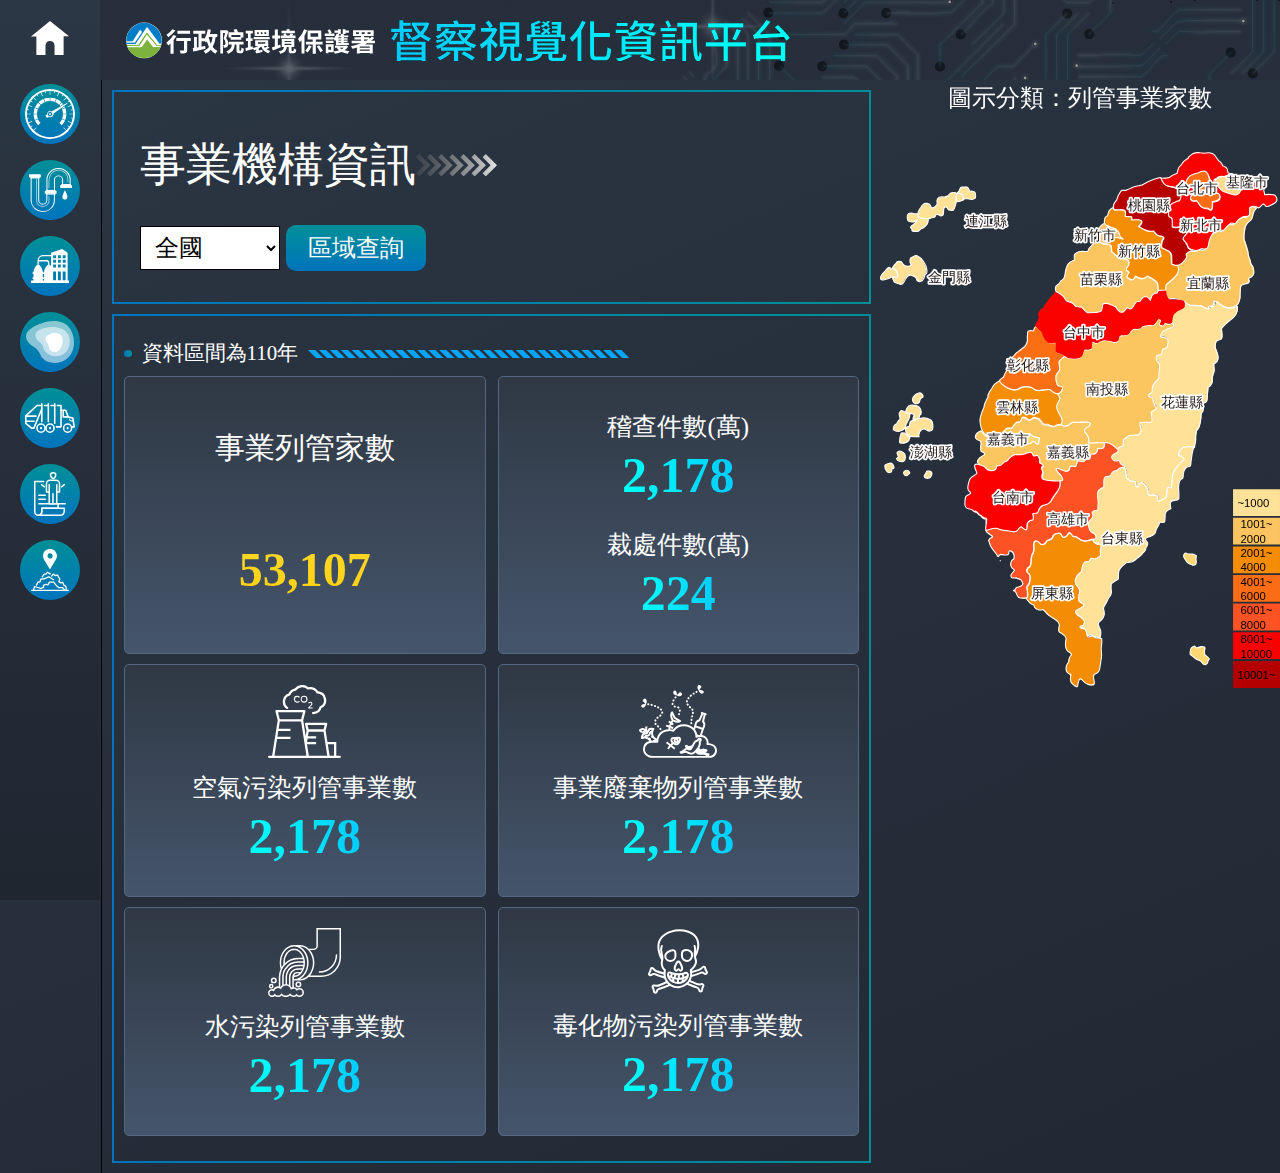
==== index.html @ 4252d116 "3" ====
<!DOCTYPE HTML PUBLIC" -//W3C//DTD HTML 4.01//EN""http://www.w3.org/TR/html4/strict.dtd">
<html lang="zh-Hant-TW">

<head>
    <meta charset="utf-8">
    <title>督察視覺化資訊平台</title>
    <meta name="viewport" content="width=device-width, initial-scale=1,
            maximum-scale=1">

    <meta property="og:locale" content="zh_TW" />
    <meta property="og:type" content="website" />

    <meta http-equiv="X-UA-Compatible" content="IE=edge chrome=1">
    <link rel="shortcut icon" href="img/favicon.png">
    <meta name="geo.region" content="tw">
    <meta name="robots" content="all">
    <meta name="rating" content="general">
    <link rel="stylesheet" href="css/bootstrap.css?v=3">
    <link rel="stylesheet" href="css/main-style.css?v=1">
    <link rel="stylesheet" href="css/mobile.css?v=1">
    <!-- Js -->
    <script src="js/jquery-3.6.0.min.js"></script>
    <script src="js/bootstrap.min.js"></script>
</head>
<noscript>您的瀏覽器不支援JavaScript，請更換支援 JavaScript 的瀏覽器。</noscript>

<body>
    <a href="#accesskey_C" class="sr-only sr-only-focusable" title="跳到主要內容區塊" tabindex="1" id="linkGotoContent">跳到主要內容區塊</a>
    <header>
        <h1> <a class="logo" href="/index.html" title="行政院環境保護署
                    督察視覺化資訊平台">行政院環境保護署
                    督察視覺化資訊平台
                </a></h1>
    </header>
    <nav class="submenu">
        <ul>

            <li>
                <a class="no_bg" href="#"><img src="img/home.svg" alt="首頁" width="38px"></a>
            </li>
            <li>
                <a href="#"><img src="img/a1.svg" alt="a1" width="50px"></a>
            </li>
            <li>
                <a href="#"><img src="img/a2.svg" alt="a2" width="43px"></a>
            </li>
            <li>
                <a href="#"><img src="img/a3.svg" alt="a3"></a>
            </li>
            <li>
                <a href="#"><img src="img/a4.svg" alt="a4"></a>
            </li>
            <li>
                <a href="#"><img src="img/a5.svg" alt="a4"></a>
            </li>
            <li>
                <a href="#"><img src="img/a6.svg" alt="a4"></a>
            </li>
            <li>
                <a href="#"><img src="img/a7.svg" alt="a4"></a>
            </li>
        </ul>

    </nav>

    <section class="main">

        <section class="information">
            <div class="information_border">
                <h2 class="cause">事業機構資訊</h2>
                <div class="information_select">
                    <select class="select" name="Query.MarkLevelId" id="Query_MarkLevelId">
                            <option value="0" selected="'selected'">全國</option>
                            <option value="3">AAA</option>
                            <option value="2">AA</option>
                            <option value="1">A</option>
                        </select>
                    <input type="submit" value="區域查詢" title="區域查詢" class="btn_bg">
                </div>

            </div>
            <!-- 中間內容 -->
            <div class="information_border infor2">
                <h3 class="cause2">資料區間為110年</h3>
                <br clear="all">
                <div class="area_b">
                    <div class="area">
                        <h4 class="cause3">事業列管家數</h4>
                        <h5 class="number">53,107</h5>
                    </div>
                    <div class="area">
                        <div class="area2">
                            <h6 class="cause3">稽查件數(萬)</h4>
                                <h6 class="number">2,178</h5>
                        </div>
                        <div class="area2">
                            <h6 class="cause3">裁處件數(萬)</h4>
                                <h6 class="number">224</h5>
                        </div>
                    </div>
                </div>
                <div class="area_b">
                    <div class="area">
                        <img src="img/icon1.svg" alt="">
                        <div class="area2">
                            <h6 class="cause3">空氣污染列管事業數</h4>
                                <h6 class="number">2,178</h5>
                        </div>
                    </div>
                    <div class="area">
                        <img src="img/position.svg" alt="">
                        <div class="area2">
                            <h6 class="cause3">事業廢棄物列管事業數</h4>
                                <h6 class="number">2,178</h5>
                        </div>

                    </div>
                </div>
                <div class="area_b">
                    <div class="area">
                        <img src="img/icon2.svg" alt="">
                        <div class="area2">
                            <h6 class="cause3">水污染列管事業數</h4>
                                <h6 class="number">2,178</h5>
                        </div>
                    </div>
                    <div class="area"> <img src="img/icon4.svg" alt="">
                        <div class="area2">
                            <h6 class="cause3">毒化物污染列管事業數</h4>
                                <h6 class="number">2,178</h5>
                        </div>

                    </div>
                </div>


            </div>
            <!-- 中間內容 -->


        </section>

        <div class="map">
            圖示分類：列管事業家數<br clear="all"><br clear="all">
            <img src="img/MAP0707.svg" alt="">
        </div>



</body>

</html>
---- css/main-style.css ----
@charset "utf-8";
    /* CSS Document */
    
    i {
        font-style: normal;
    }
    
    @import url("reset.css");
    body {
        width: 100vw;
        overflow-x: hidden;
        background: #1F2630 url(../img/main_bg.svg) 0 0 no-repeat;
        color: #fff;
        font-family: Verdana, 微軟正黑體;
        font-size: 1.5rem;
        background-size: cover;
    }
    
    * {
        box-sizing: border-box;
    }
    /* 上方選單 */
    
    .submenu {
        width: 100px;
        position: fixed;
        height: 100vh;
        background: url(../img/submenu.svg) 0 0 no-repeat;
        background-size: cover;
        text-align: center;
        display: flex;
        flex-direction: column;
        align-items: center;
        z-index: 100;
    }
    
    .submenu ul {
        width: 60px;
        clear: both;
        margin: 0;
        padding: 0;
        display: flex;
        flex-direction: column;
        justify-content: center;
    }
    
    .submenu li {
        padding: 8px 0;
        list-style-type: none;
    }
    
    .submenu li a.no_bg {
        background: none;
    }
    
    .submenu li a.no_bg:hover {
        background: none;
    }
    
    .submenu li a {
        padding: 0;
        color: #fff;
        background: url(../img/main_btn_bg.svg) 0 0 no-repeat;
        width: 60px;
        height: 60px;
        display: flex;
        align-items: center;
        justify-content: center;
    }
    
    .submenu li a:hover,
    .submenu li a:focus {
        background: url(../img/main_btn_bg2.svg) 0 0 no-repeat;
        transition: all 0.3s;
    }
    /**/
    
    .main {
        width: calc(100vw - 101px);
        float: right;
        display: flex;
        border-left: #000 1px solid;
    }
    
    header {
        min-height: 80px;
        width: 100vw;
        background: #000 url(../img/header_bg.svg) 0 0 no-repeat;
        background-size: cover;
        display: flex;
        align-items: center;
        padding: 0 26px;
        position: fixed;
        z-index: 99;
    }
    
    h1 {
        font-size: 0em;
        display: inline-block;
        margin-bottom: 0;
        margin-left: 100px;
    }
    
    h1 a.logo {
        display: inline-block;
        background: url(../img/logo.svg) 0 0 no-repeat;
        width: 664px;
        height: 41px;
        text-indent: -9999px;
        background-size: cover;
    }
    
    .information {
        padding: 10px;
        width: 66%;
        margin-top: 80px;
    }
    
    .information_border {
        width: 100%;
        min-height: 94px;
        border: 2px solid;
        border-image: linear-gradient(to right, #0074BD, #008F97) 1;
        display: flex;
        flex-wrap: wrap;
        justify-content: space-between;
        align-items: center;
        padding: 26px;
    }
    
    h2.cause {
        min-height: 94px;
        font-size: 2.875rem;
        display: inline-flex;
        align-items: center;
    }
    
    h2::after {
        content: "";
        display: block;
        background: url(../img/h2_icon.svg) 0 0 no-repeat;
        width: 143px;
        height: 22px;
    }
    
    .select {
        background-color: #fff;
        border: #000 1px solid;
        padding: 5px 10px;
        min-height: 44px;
        margin: 5px 0;
        min-width: 140px;
    }
    
    .btn_bg {
        min-height: 44px;
        color: #fff;
        padding: 5px 10px;
        margin-left: 15px;
        margin: 5px 0;
        min-width: 140px;
        background: linear-gradient(to bottom, rgb(0, 143, 151) 0%, rgb(0, 116, 189) 100%);
        border-radius: 10px;
        font-size: 1.5rem;
        border: none;
    }
    
    .information_border.infor2 {
        padding: 15px 10px;
        margin-top: 10px;
    }
    
    h3.cause2 {
        font-size: 1.313rem;
        display: inline-flex;
        align-items: center;
        width: 100%;
        display: flex;
        margin: 10px 0;
    }
    
    h3.cause2::before {
        content: "";
        display: block;
        background: url(../img/blue_disc.svg) 0 0 no-repeat;
        width: 7.5px;
        height: 7.5px;
        margin-right: 10px;
    }
    
    h3.cause2::after {
        content: "";
        display: block;
        background: url(../img/blue_line.svg) 0 0 no-repeat;
        width: 321px;
        height: 8px;
        margin-left: 10px;
    }
    
    .area_b {
        display: flex;
        flex-wrap: wrap;
        width: 100%;
        justify-content: space-between;
    }
    
    .area {
        padding: 20px 10px;
        width: calc(50% - 6px);
        border: #546882 1px solid;
        border-radius: 5px;
        display: flex;
        margin-bottom: 10px;
        flex-wrap: wrap;
        justify-content: center;
        background: linear-gradient(to bottom, #2F3844, #45556B);
    }
    
    h4.cause3 {
        font-size: 1.875rem;
        display: flex;
        align-items: center;
        justify-content: center;
        width: 100%;
    }
    
    .area2 {
        width: 45%;
        display: inline-flex;
        flex-wrap: wrap;
        flex-direction: column;
        align-items: center;
        justify-content: center;
        margin: 15px 0;
    }
    
    h5.number {
        font-weight: 900;
        display: flex;
        align-items: center;
        justify-content: center;
        font-size: 3.875rem;
        line-height: 3.875rem;
        background: linear-gradient(to top, #FFCC00, #FBDD3B);
        background-clip: text;
        -webkit-background-clip: text;
        color: transparent;
        margin-bottom: 0;
    }
    
    h6.cause3 {
        font-size: 1.563rem;
    }
    
    h6.number {
        display: flex;
        align-items: center;
        justify-content: center;
        font-size: 3.125rem;
        line-height: 3.125rem;
        background: linear-gradient(to left, #00CCFF, #00FFF7);
        background-clip: text;
        -webkit-background-clip: text;
        color: transparent;
        margin-bottom: 0;
        font-weight: bold;
    }
    
    .map {
        width: 34%;
        display: flex;
        align-items: center;
        flex-direction: column;
        margin-top: 80px;
        min-width: 400px;
    }
    
    .map img {
        width: 64%;
    }
    /*第二頁*/
    
    .google_map {
        width: calc(100vw - 100px);
        margin-left: 100px;
        position: relative;
        height: 100vh;
    }
    
    .lightbox {
        background-color: rgba(31, 38, 48, 0.7);
        width: 416px;
        position: absolute;
        z-index: 2;
        padding: 15px 20px;
        left: 5px;
        bottom: 0
    }
    
    .cause.Regulatory {
        font-size: 1.438rem;
        margin: 5px 0;
        min-height: unset;
        background: linear-gradient(to left, #00CCFF, #00FFF7);
        background-clip: text;
        -webkit-background-clip: text;
        color: transparent;
        font-weight: bold;
    }
    
    .close_btn {
        position: absolute;
        right: 0;
        top: 0;
        z-index: 9;
    }
    
    .lightbox_border {
        background-color: rgba(31, 38, 48, 0.7);
        padding: 10px;
        position: relative;
        overflow: hidden;
    }
    
    .company_title {
        font-size: 0.95rem;
        color: #00CDD7;
        font-weight: bold;
        margin: 10px 0;
    }
    
    .company {
        font-size: 0.938rem;
        padding: 0;
        margin-bottom: 0;
    }
    
    .company li {
        margin-bottom: 5px;
        display: inline-flex;
        width: 100%;
    }
    
    .company li .title {
        width: 160px;
        display: block;
    }
    
    .company li .content {
        width: 204px;
    }
    
    .btn_bg.detail {
        float: right;
    }
    /*最右側文字資料*/
    
    .infor200 {
        background-color: rgba(31, 38, 48, 0.7);
        width: 400px;
        height: calc(100vh - 80px);
        position: absolute;
        z-index: 2;
        padding: 27px 20px;
        right: 0;
        top: 80px
    }
    
    .infor_txt {
        font-size: 0.938rem;
        padding: 0;
        margin-bottom: 10px;
    }
    
    .infor_txt li {
        margin-bottom: 5px;
        display: inline-flex;
        width: 100%;
        height: 31px;
        margin-bottom: 3px;
    }
    
    .infor_txt li .title {
        width: 109px;
        display: flex;
        align-items: center;
        justify-content: center;
        background-color: #007387;
    }
    
    .infor_txt li .content {
        width: calc(100% - 109px);
        background-color: #fff;
        color: #000;
        display: flex;
        align-items: center;
        padding-left: 10px;
    }
    
    .btn_bg.gray {
        background: linear-gradient(to bottom, rgb(112, 112, 112) 0%, rgb(145, 145, 145) 100%);
    }
    
    .illustrate {
        font-size: 1.5rem;
    }
    
    .illustrate2 {
        margin: 0;
        padding: 0;
    }
    
    .illustrate3 {
        margin: 0;
        padding: 0;
        font-size: 0.9rem;
    }
    
    .illustrate2 li {
        display: inline-flex;
        align-items: center;
        margin: 15px 2px;
        font-size: 0.9rem;
    }
    
    .colorblock {
        width: 30px;
        height: 30px;
        display: inline-block;
        margin-right: 5px;
    }
    
    .colorblock2 {
        width: 14px;
        height: 14px;
        display: inline-block;
        margin-right: 5px;
    }
    
    .red {
        background-color: #FF0000;
    }
    
    .orange {
        background-color: #FF7700;
    }
    
    .yellow {
        background-color: #FBB03B;
    }
    
    .yellow2 {
        background-color: #FFFF96;
    }
    
    .page {
        text-align: center;
        padding: 0;
        font-size: 0.9rem;
    }
    
    .page li {
        display: inline-flex;
        margin: 15px 3px;
        align-items: center;
    }
---- css/mobile.css ----
@media screen and (max-width: 1438px) {
        .area2 {
            width: 100%;
        }
        .map img {
            width: 100%;
        }
        .map {
            position: fixed;
            right: 0;
        }
        .map {
            width: 400px;
        }
        .information {
            width: calc(100vw - 101px - 400px);
        }
    }
    
    @media screen and (max-width: 1283px) {
        h5.number {
            font-size: 3rem;
        }
    }
    
    @media screen and (max-width: 1127px) {
        h2.cause {
            font-size: 3rem;
        }
        h2::after,
        h3.cause2::before,
        h3.cause2::after {
            display: none;
        }
        .area {
            width: 100%;
        }
    }
    
    @media screen and (max-width: 803px) {
        h1 a.logo {
            width: 600px;
            background-size: contain;
        }
    }
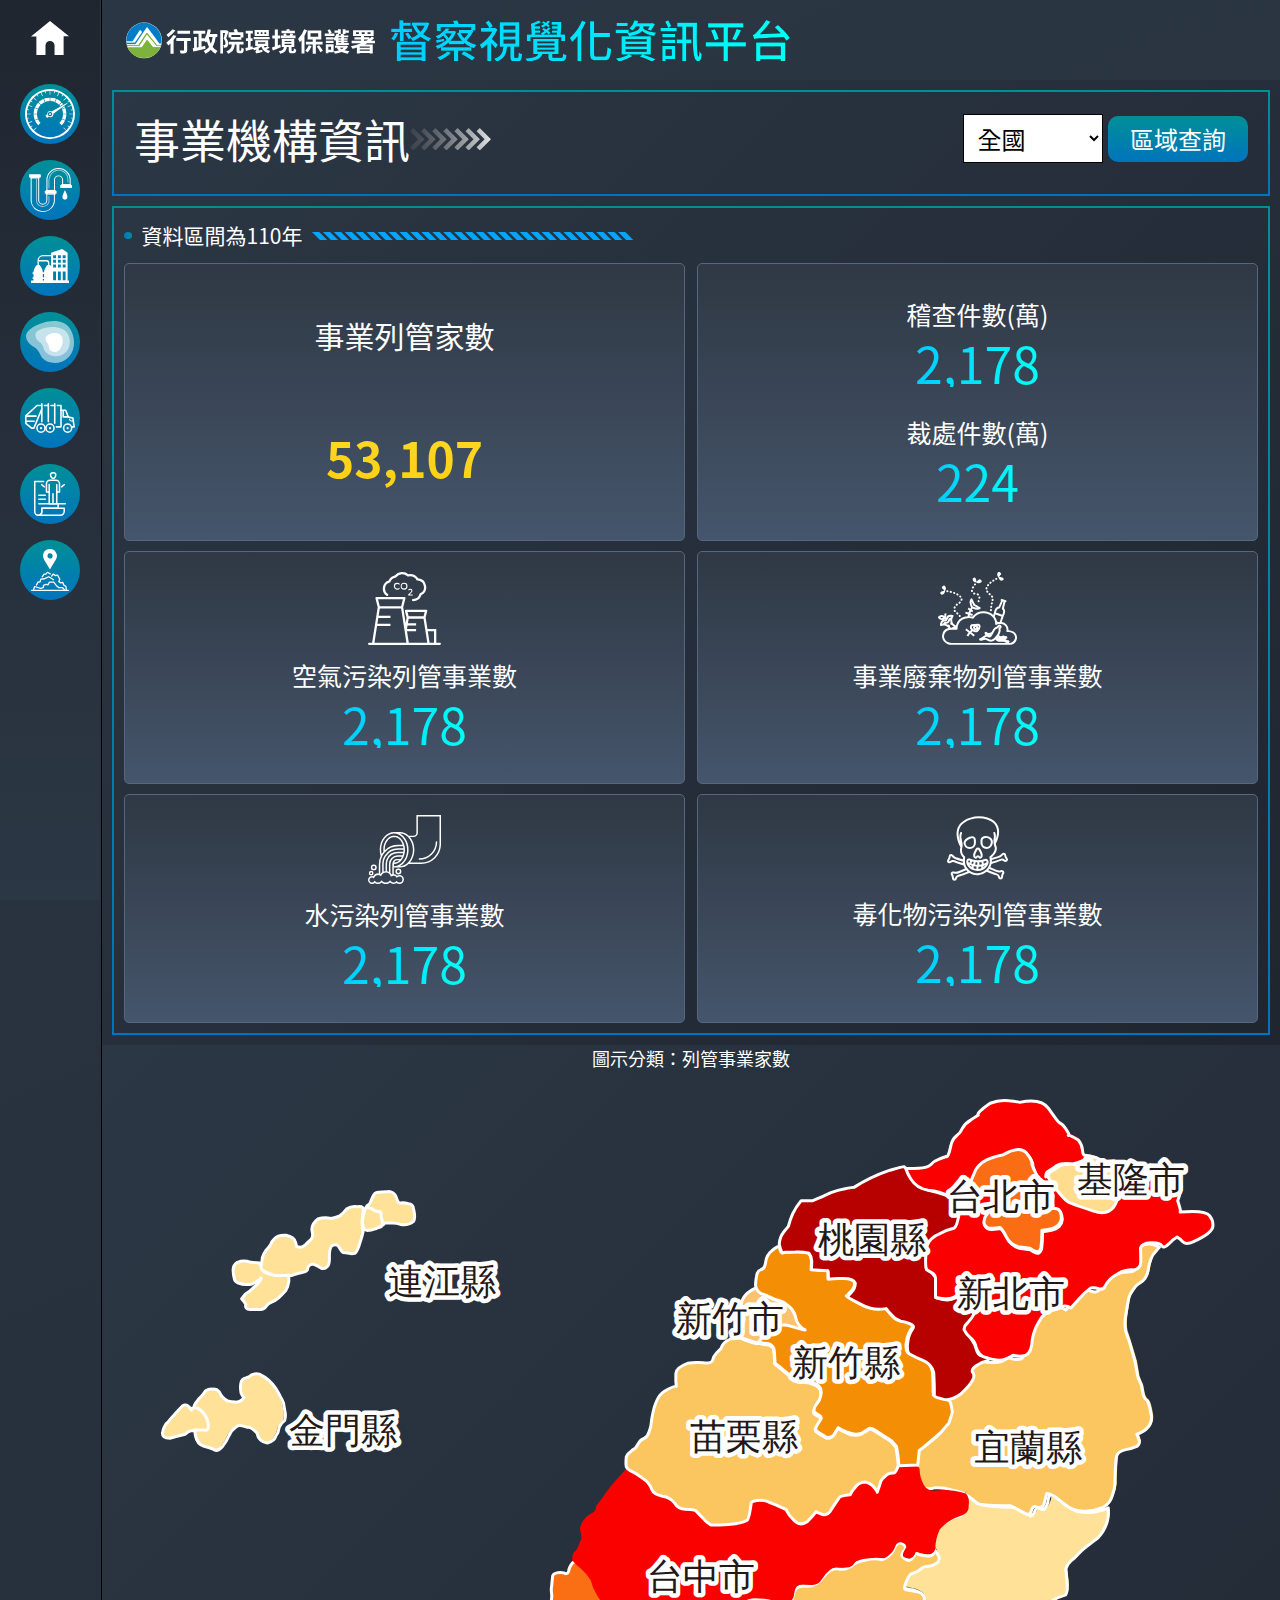
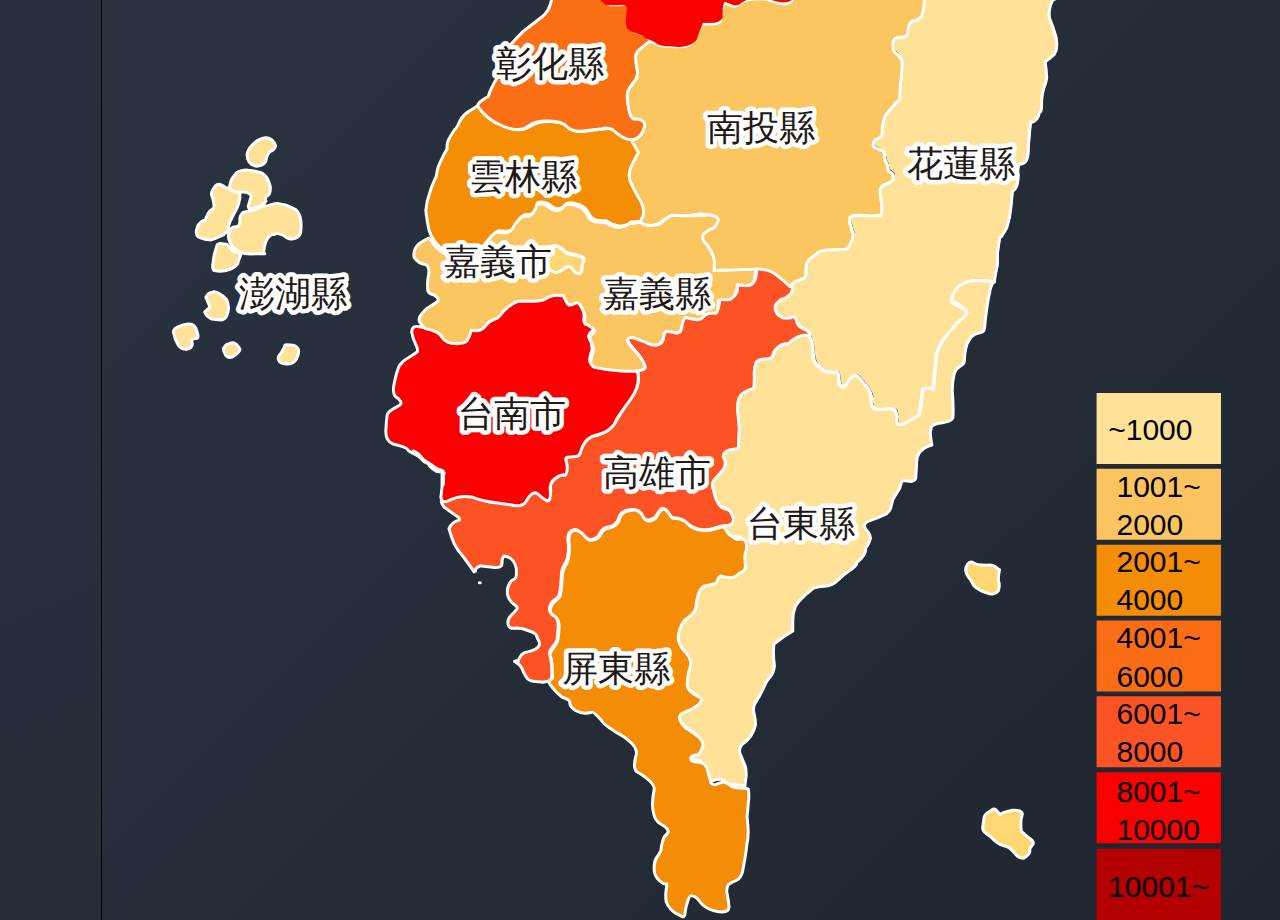
==== commit 197e10da: "版面大修改" ====
--- a/index.html
+++ b/index.html
@@ -27,7 +27,7 @@
 <body>
     <a href="#accesskey_C" class="sr-only sr-only-focusable" title="跳到主要內容區塊" tabindex="1" id="linkGotoContent">跳到主要內容區塊</a>
     <header>
-        <h1> <a class="logo" href="/index.html" title="行政院環境保護署
+        <h1> <a class="logo" href="#" title="行政院環境保護署
                     督察視覺化資訊平台">行政院環境保護署
                     督察視覺化資訊平台
                 </a></h1>
@@ -102,14 +102,14 @@
                 <div class="area_b">
                     <div class="area">
                         <img src="img/icon1.svg" alt="">
-                        <div class="area2">
+                        <div class="area2 area3">
                             <h6 class="cause3">空氣污染列管事業數</h4>
                                 <h6 class="number">2,178</h5>
                         </div>
                     </div>
                     <div class="area">
                         <img src="img/position.svg" alt="">
-                        <div class="area2">
+                        <div class="area2 area3">
                             <h6 class="cause3">事業廢棄物列管事業數</h4>
                                 <h6 class="number">2,178</h5>
                         </div>
@@ -119,13 +119,13 @@
                 <div class="area_b">
                     <div class="area">
                         <img src="img/icon2.svg" alt="">
-                        <div class="area2">
+                        <div class="area2 area3">
                             <h6 class="cause3">水污染列管事業數</h4>
                                 <h6 class="number">2,178</h5>
                         </div>
                     </div>
                     <div class="area"> <img src="img/icon4.svg" alt="">
-                        <div class="area2">
+                        <div class="area2 area3">
                             <h6 class="cause3">毒化物污染列管事業數</h4>
                                 <h6 class="number">2,178</h5>
                         </div>
--- a/css/main-style.css
+++ b/css/main-style.css
@@ -5,13 +5,14 @@
         font-style: normal;
     }
     
+    @import url("http://fonts.googleapis.com/earlyaccess/notosanstc.css");
     @import url("reset.css");
     body {
         width: 100vw;
         overflow-x: hidden;
         background: #1F2630 url(../img/main_bg.svg) 0 0 no-repeat;
         color: #fff;
-        font-family: Verdana, 微軟正黑體;
+        font-family: Verdana, Noto Sans CJK TC;
         font-size: 1.5rem;
         background-size: cover;
     }
@@ -25,13 +26,14 @@
         width: 100px;
         position: fixed;
         height: 100vh;
-        background: url(../img/submenu.svg) 0 0 no-repeat;
-        background-size: cover;
+        background: linear-gradient(to bottom, #1f2630 0%, #2c3745 100%);
+        /* W3C, IE10+, FF16+, Chrome26+, Opera12+, Safari7+ */
         text-align: center;
         display: flex;
         flex-direction: column;
         align-items: center;
         z-index: 100;
+        top: 0
     }
     
     .submenu ul {
@@ -79,19 +81,21 @@
         width: calc(100vw - 101px);
         float: right;
         display: flex;
+        flex-wrap: wrap;
         border-left: #000 1px solid;
     }
     
     header {
-        min-height: 80px;
+        height: 80px;
         width: 100vw;
-        background: #000 url(../img/header_bg.svg) 0 0 no-repeat;
-        background-size: cover;
-        display: flex;
-        align-items: center;
+        background: url(../img/header_bg.jpg) right no-repeat;
         padding: 0 26px;
         position: fixed;
         z-index: 99;
+        display: flex;
+        align-items: center;
+        background-size: cover;
+        top: 0
     }
     
     h1 {
@@ -114,18 +118,24 @@
         padding: 10px;
         width: 66%;
         margin-top: 80px;
+        min-height: calc(100vh - 80px);
+        background: linear-gradient(-45deg, #1f2630 0%, #2c3745 100%);
     }
     
     .information_border {
         width: 100%;
         min-height: 94px;
         border: 2px solid;
-        border-image: linear-gradient(to right, #0074BD, #008F97) 1;
+        border-image: linear-gradient(0deg, #0074BD, #008F97) 1;
         display: flex;
         flex-wrap: wrap;
         justify-content: space-between;
         align-items: center;
-        padding: 26px;
+        padding: 0 20px;
+    }
+    
+    .information_select {
+        margin-left: auto;
     }
     
     h2.cause {
@@ -166,7 +176,7 @@
     }
     
     .information_border.infor2 {
-        padding: 15px 10px;
+        padding: 10px 10px 0 10px;
         margin-top: 10px;
     }
     
@@ -176,7 +186,7 @@
         align-items: center;
         width: 100%;
         display: flex;
-        margin: 10px 0;
+        margin: 5px 0 15px 0;
     }
     
     h3.cause2::before {
@@ -234,6 +244,10 @@
         margin: 15px 0;
     }
     
+    .area3 {
+        width: 55%;
+    }
+    
     h5.number {
         font-weight: 900;
         display: flex;
@@ -258,12 +272,11 @@
         justify-content: center;
         font-size: 3.125rem;
         line-height: 3.125rem;
-        background: linear-gradient(to left, #00CCFF, #00FFF7);
+        background: linear-gradient(to right, #00CCFF, #00FFF7);
         background-clip: text;
         -webkit-background-clip: text;
         color: transparent;
         margin-bottom: 0;
-        font-weight: bold;
     }
     
     .map {
@@ -273,6 +286,9 @@
         flex-direction: column;
         margin-top: 80px;
         min-width: 400px;
+        justify-content: center;
+        background: linear-gradient(-45deg, #1f2630 0%, #2c3745 100%);
+        font-size: 1.125rem;
     }
     
     .map img {
@@ -284,15 +300,16 @@
         width: calc(100vw - 100px);
         margin-left: 100px;
         position: relative;
-        height: 100vh;
+        height: calc(100vh - 80px);
+        margin-top: 80px;
     }
     
     .lightbox {
-        background-color: rgba(31, 38, 48, 0.7);
+        background: linear-gradient(-45deg, rgba(31, 38, 48, 0.7) 0%, rgba(44, 55, 69, 0.7) 100%);
         width: 416px;
         position: absolute;
         z-index: 2;
-        padding: 15px 20px;
+        padding: 5px 10px 15px;
         left: 5px;
         bottom: 0
     }
@@ -301,7 +318,7 @@
         font-size: 1.438rem;
         margin: 5px 0;
         min-height: unset;
-        background: linear-gradient(to left, #00CCFF, #00FFF7);
+        background: linear-gradient(to right, #00CCFF, #00FFF7);
         background-clip: text;
         -webkit-background-clip: text;
         color: transparent;
@@ -316,8 +333,8 @@
     }
     
     .lightbox_border {
-        background-color: rgba(31, 38, 48, 0.7);
-        padding: 10px;
+        background: linear-gradient(-45deg, rgba(31, 38, 48, 0.7) 0%, rgba(44, 55, 69, 0.7) 100%);
+        padding: 5px 10px;
         position: relative;
         overflow: hidden;
     }
@@ -325,18 +342,18 @@
     .company_title {
         font-size: 0.95rem;
         color: #00CDD7;
-        font-weight: bold;
-        margin: 10px 0;
+        margin-bottom: 5px;
+        font-size: 1.25rem;
     }
     
     .company {
-        font-size: 0.938rem;
+        font-size: 0.9rem;
         padding: 0;
         margin-bottom: 0;
     }
     
     .company li {
-        margin-bottom: 5px;
+        margin-bottom: 2px;
         display: inline-flex;
         width: 100%;
     }
@@ -352,18 +369,26 @@
     
     .btn_bg.detail {
         float: right;
+        font-size: 1.125rem;
+        min-width: 81px;
+        min-height: 28px;
+        border-radius: 5px;
+        padding: 0
     }
     /*最右側文字資料*/
     
     .infor200 {
-        background-color: rgba(31, 38, 48, 0.7);
+        background: linear-gradient(-45deg, rgba(31, 38, 48, 0.7) 0%, rgba(44, 55, 69, 0.7) 100%);
         width: 400px;
         height: calc(100vh - 80px);
         position: absolute;
         z-index: 2;
-        padding: 27px 20px;
+        padding: 27px 10px 0;
         right: 0;
-        top: 80px
+        top: 0px;
+        display: flex;
+        flex-direction: column;
+        overflow-y: auto
     }
     
     .infor_txt {
@@ -398,7 +423,8 @@
     }
     
     .btn_bg.gray {
-        background: linear-gradient(to bottom, rgb(112, 112, 112) 0%, rgb(145, 145, 145) 100%);
+        margin-right: 20px;
+        background: linear-gradient(to top, rgb(112, 112, 112) 0%, rgb(145, 145, 145) 100%);
     }
     
     .illustrate {
@@ -413,7 +439,11 @@
     .illustrate3 {
         margin: 0;
         padding: 0;
-        font-size: 0.9rem;
+        font-size: 1rem;
+    }
+    
+    .illustrate3 li {
+        list-style-type: none;
     }
     
     .illustrate2 li {
@@ -421,6 +451,7 @@
         align-items: center;
         margin: 15px 2px;
         font-size: 0.9rem;
+        list-style-type: none;
     }
     
     .colorblock {
@@ -453,14 +484,26 @@
         background-color: #FFFF96;
     }
     
+    .lightbox_border1 {
+        background: linear-gradient(-45deg, rgba(31, 38, 48, 0.7) 0%, rgba(44, 55, 69, 0.7) 100%);
+        padding: 5px 10px;
+        position: relative;
+        display: flex;
+        flex-grow: 1;
+        flex-direction: column;
+    }
+    
     .page {
-        text-align: center;
         padding: 0;
         font-size: 0.9rem;
+        display: flex;
+        justify-content: center;
+        margin-top: auto;
+        /* 利用flex特性，margin-top設auto後會自動計算上面有多少空間而將元素往下推移 */
     }
     
     .page li {
         display: inline-flex;
-        margin: 15px 3px;
+        margin: 0 3px;
         align-items: center;
     }--- a/css/mobile.css
+++ b/css/mobile.css
@@ -3,17 +3,17 @@
             width: 100%;
         }
         .map img {
-            width: 100%;
+            width: 90%;
+        }
+        .information {
+            width: calc(100vw - 101px);
+        }
+        .information_select {
+            margin-bottom: 10px;
         }
         .map {
-            position: fixed;
-            right: 0;
-        }
-        .map {
-            width: 400px;
-        }
-        .information {
-            width: calc(100vw - 101px - 400px);
+            width: calc(100vw - 101px);
+            margin-top: 0;
         }
     }
     
@@ -26,14 +26,16 @@
     @media screen and (max-width: 1127px) {
         h2.cause {
             font-size: 3rem;
+            line-height: 3rem;
         }
-        h2::after,
-        h3.cause2::before,
-        h3.cause2::after {
-            display: none;
+    }
+    
+    @media screen and (max-width: 940px) {
+        .lightbox {
+            width: calc(50% - 10px);
         }
-        .area {
-            width: 100%;
+        .infor200 {
+            width: 50%;
         }
     }
     
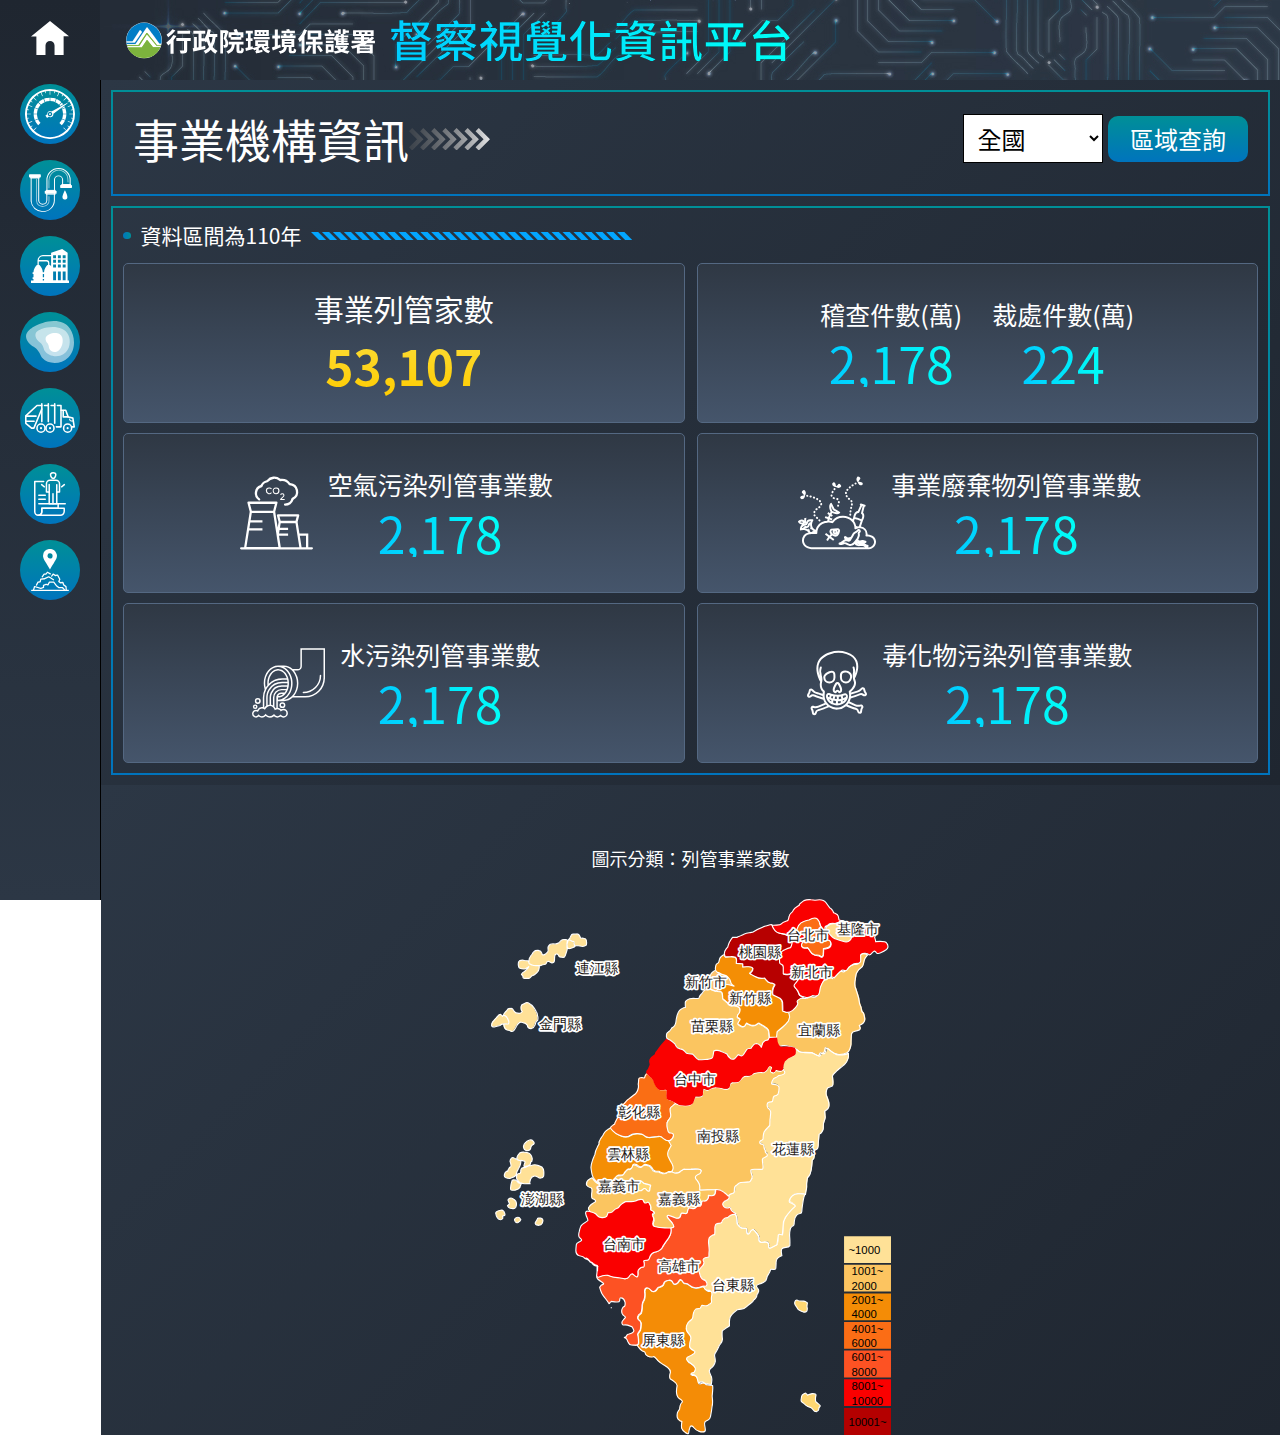
==== commit 5f71b8ec: "36" ====
--- a/index.html
+++ b/index.html
@@ -25,6 +25,7 @@
 <noscript>您的瀏覽器不支援JavaScript，請更換支援 JavaScript 的瀏覽器。</noscript>
 
 <body>
+
     <a href="#accesskey_C" class="sr-only sr-only-focusable" title="跳到主要內容區塊" tabindex="1" id="linkGotoContent">跳到主要內容區塊</a>
     <header>
         <h1> <a class="logo" href="#" title="行政院環境保護署
@@ -142,7 +143,7 @@
 
         <div class="map">
             圖示分類：列管事業家數<br clear="all"><br clear="all">
-            <img src="img/MAP0707.svg" alt="">
+            <img src="img/map.svg" alt="">
         </div>
 
 
--- a/css/main-style.css
+++ b/css/main-style.css
@@ -8,9 +8,6 @@
     @import url("http://fonts.googleapis.com/earlyaccess/notosanstc.css");
     @import url("reset.css");
     body {
-        width: 100vw;
-        overflow-x: hidden;
-        background: #1F2630 url(../img/main_bg.svg) 0 0 no-repeat;
         color: #fff;
         font-family: Verdana, Noto Sans CJK TC;
         font-size: 1.5rem;
@@ -19,6 +16,10 @@
     
     * {
         box-sizing: border-box;
+    }
+    
+    .fix_content {
+        display: flex;
     }
     /* 上方選單 */
     
@@ -33,7 +34,8 @@
         flex-direction: column;
         align-items: center;
         z-index: 100;
-        top: 0
+        top: 0;
+        overflow-y: auto;
     }
     
     .submenu ul {
@@ -51,12 +53,9 @@
         list-style-type: none;
     }
     
-    .submenu li a.no_bg {
-        background: none;
-    }
-    
+    .submenu li a.no_bg,
     .submenu li a.no_bg:hover {
-        background: none;
+        background: none !important;
     }
     
     .submenu li a {
@@ -78,11 +77,16 @@
     /**/
     
     .main {
-        width: calc(100vw - 101px);
+        width: calc(100vw - 100px);
         float: right;
         display: flex;
         flex-wrap: wrap;
         border-left: #000 1px solid;
+        position: absolute;
+        top: 80px;
+        right: 0;
+        top: 0;
+        bottom: 0;
     }
     
     header {
@@ -118,7 +122,7 @@
         padding: 10px;
         width: 66%;
         margin-top: 80px;
-        min-height: calc(100vh - 80px);
+        flex-grow: 1;
         background: linear-gradient(-45deg, #1f2630 0%, #2c3745 100%);
     }
     
@@ -220,39 +224,30 @@
         border: #546882 1px solid;
         border-radius: 5px;
         display: flex;
+        flex-wrap: wrap;
+        align-content: center;
+        justify-content: center;
         margin-bottom: 10px;
-        flex-wrap: wrap;
-        justify-content: center;
         background: linear-gradient(to bottom, #2F3844, #45556B);
     }
     
     h4.cause3 {
         font-size: 1.875rem;
-        display: flex;
-        align-items: center;
-        justify-content: center;
+        text-align: center;
         width: 100%;
     }
     
     .area2 {
-        width: 45%;
         display: inline-flex;
         flex-wrap: wrap;
         flex-direction: column;
         align-items: center;
         justify-content: center;
-        margin: 15px 0;
-    }
-    
-    .area3 {
-        width: 55%;
+        margin: 15px;
     }
     
     h5.number {
         font-weight: 900;
-        display: flex;
-        align-items: center;
-        justify-content: center;
         font-size: 3.875rem;
         line-height: 3.875rem;
         background: linear-gradient(to top, #FFCC00, #FBDD3B);
@@ -260,6 +255,7 @@
         -webkit-background-clip: text;
         color: transparent;
         margin-bottom: 0;
+        text-align: center;
     }
     
     h6.cause3 {
@@ -280,19 +276,20 @@
     }
     
     .map {
-        width: 34%;
         display: flex;
         align-items: center;
         flex-direction: column;
         margin-top: 80px;
-        min-width: 400px;
-        justify-content: center;
+        width: 34%;
+        max-width: 546px;
+        padding-top: 60px;
         background: linear-gradient(-45deg, #1f2630 0%, #2c3745 100%);
         font-size: 1.125rem;
     }
     
     .map img {
-        width: 64%;
+        max-width: 400px;
+        width: 100%;
     }
     /*第二頁*/
     
@@ -311,7 +308,8 @@
         z-index: 2;
         padding: 5px 10px 15px;
         left: 5px;
-        bottom: 0
+        bottom: 0;
+        overflow-y: auto;
     }
     
     .cause.Regulatory {
@@ -383,7 +381,7 @@
         height: calc(100vh - 80px);
         position: absolute;
         z-index: 2;
-        padding: 27px 10px 0;
+        padding: 10px;
         right: 0;
         top: 0px;
         display: flex;
--- a/css/mobile.css
+++ b/css/mobile.css
@@ -1,47 +1,45 @@
-    @media screen and (max-width: 1438px) {
-        .area2 {
-            width: 100%;
-        }
-        .map img {
-            width: 90%;
-        }
-        .information {
-            width: calc(100vw - 101px);
-        }
-        .information_select {
-            margin-bottom: 10px;
-        }
-        .map {
-            width: calc(100vw - 101px);
-            margin-top: 0;
-        }
+@media screen and (max-width: 1438px) {
+    .map img {
+        width: 80%;
     }
-    
-    @media screen and (max-width: 1283px) {
-        h5.number {
-            font-size: 3rem;
-        }
+    .information {
+        width: calc(100vw - 101px);
     }
-    
-    @media screen and (max-width: 1127px) {
-        h2.cause {
-            font-size: 3rem;
-            line-height: 3rem;
-        }
+    .information_select {
+        margin-bottom: 10px;
     }
-    
-    @media screen and (max-width: 940px) {
-        .lightbox {
-            width: calc(50% - 10px);
-        }
-        .infor200 {
-            width: 50%;
-        }
+    .map {
+        width: calc(100vw - 101px);
+        margin-top: 0;
+        max-width: unset;
     }
-    
-    @media screen and (max-width: 803px) {
-        h1 a.logo {
-            width: 600px;
-            background-size: contain;
-        }
-    }+}
+
+@media screen and (max-width: 1283px) {
+    h5.number {
+        font-size: 3rem;
+    }
+}
+
+@media screen and (max-width: 1127px) {
+    h2.cause {
+        font-size: 3rem;
+        line-height: 3rem;
+    }
+}
+
+@media screen and (max-width: 940px) {
+    .lightbox {
+        width: calc(50% - 10px);
+    }
+    .infor200 {
+        width: 50%;
+    }
+}
+
+@media screen and (max-width: 803px) {
+    h1 a.logo {
+        width: 600px;
+        background-size: contain;
+    }
+}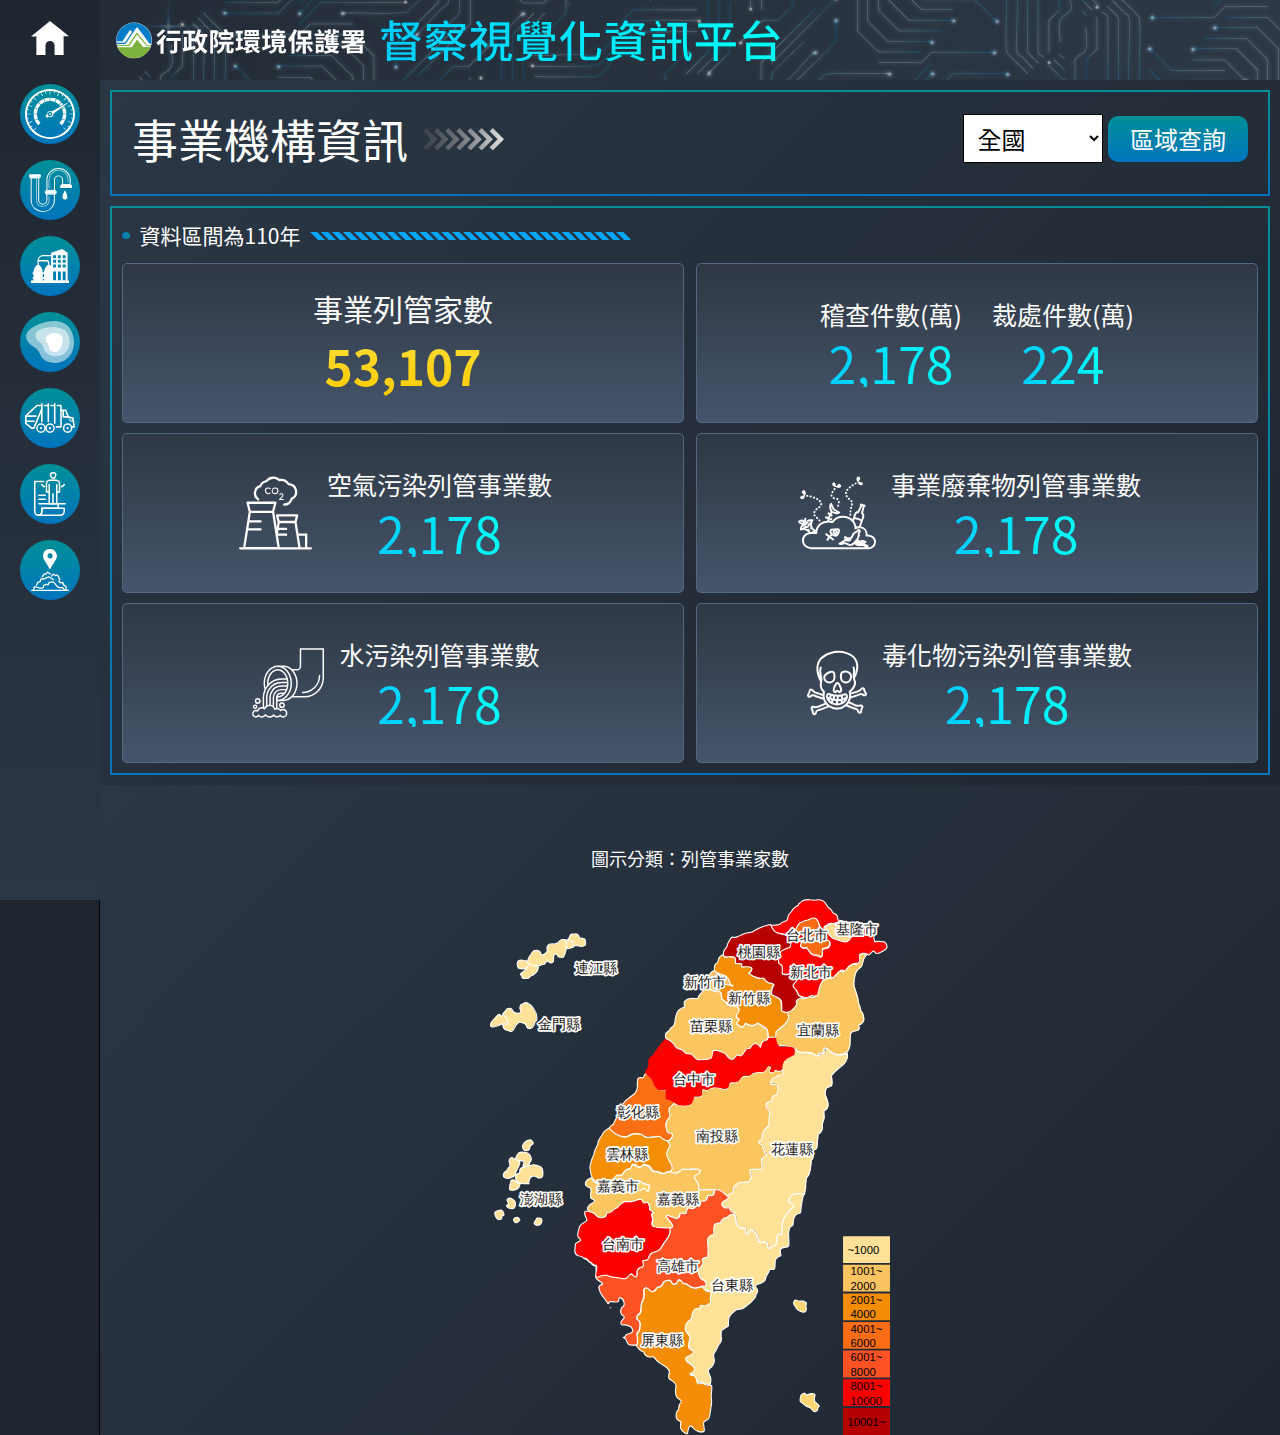
==== commit 69a6f7c4: "1515" ====
--- a/index.html
+++ b/index.html
@@ -30,12 +30,10 @@
     <header>
         <h1> <a class="logo" href="#" title="行政院環境保護署
                     督察視覺化資訊平台">行政院環境保護署
-                    督察視覺化資訊平台
-                </a></h1>
+                    督察視覺化資訊平台</a></h1>
     </header>
     <nav class="submenu">
         <ul>
-
             <li>
                 <a class="no_bg" href="#"><img src="img/home.svg" alt="首頁" width="38px"></a>
             </li>
--- a/css/main-style.css
+++ b/css/main-style.css
@@ -12,6 +12,7 @@
         font-family: Verdana, Noto Sans CJK TC;
         font-size: 1.5rem;
         background-size: cover;
+        background-color: #1f2630;
     }
     
     * {
@@ -27,7 +28,7 @@
         width: 100px;
         position: fixed;
         height: 100vh;
-        background: linear-gradient(to bottom, #1f2630 0%, #2c3745 100%);
+        background: linear-gradient(to bottom, #1f2630 0%, #2b3745 100%);
         /* W3C, IE10+, FF16+, Chrome26+, Opera12+, Safari7+ */
         text-align: center;
         display: flex;
@@ -77,7 +78,7 @@
     /**/
     
     .main {
-        width: calc(100vw - 100px);
+        width: calc(100vw - 99px);
         float: right;
         display: flex;
         flex-wrap: wrap;
@@ -91,7 +92,7 @@
     
     header {
         height: 80px;
-        width: 100vw;
+        width: calc(100vw - 80px);
         background: url(../img/header_bg.jpg) right no-repeat;
         padding: 0 26px;
         position: fixed;
@@ -99,14 +100,15 @@
         display: flex;
         align-items: center;
         background-size: cover;
-        top: 0
+        top: 0;
+        margin-left: 80px;
     }
     
     h1 {
         font-size: 0em;
         display: inline-block;
         margin-bottom: 0;
-        margin-left: 100px;
+        margin-left: 10px;
     }
     
     h1 a.logo {
@@ -123,7 +125,7 @@
         width: 66%;
         margin-top: 80px;
         flex-grow: 1;
-        background: linear-gradient(-45deg, #1f2630 0%, #2c3745 100%);
+        background: linear-gradient(-45deg, #1f2630 0%, #2b3745 100%);
     }
     
     .information_border {
@@ -133,7 +135,7 @@
         border-image: linear-gradient(0deg, #0074BD, #008F97) 1;
         display: flex;
         flex-wrap: wrap;
-        justify-content: space-between;
+        justify-content: flex-start;
         align-items: center;
         padding: 0 20px;
     }
@@ -153,6 +155,7 @@
         content: "";
         display: block;
         background: url(../img/h2_icon.svg) 0 0 no-repeat;
+        margin-left: 15px;
         width: 143px;
         height: 22px;
     }
@@ -260,6 +263,7 @@
     
     h6.cause3 {
         font-size: 1.563rem;
+        font-weight: 400;
     }
     
     h6.number {
@@ -275,6 +279,10 @@
         margin-bottom: 0;
     }
     
+    .CLEARFLOAT {
+        clear: both;
+    }
+    
     .map {
         display: flex;
         align-items: center;
@@ -283,7 +291,7 @@
         width: 34%;
         max-width: 546px;
         padding-top: 60px;
-        background: linear-gradient(-45deg, #1f2630 0%, #2c3745 100%);
+        background: linear-gradient(-45deg, #1f2630 0%, #2b3745 100%);
         font-size: 1.125rem;
     }
     
@@ -367,11 +375,12 @@
     
     .btn_bg.detail {
         float: right;
-        font-size: 1.125rem;
-        min-width: 81px;
-        min-height: 28px;
+        font-size: 0.85rem;
+        min-width: 88px;
+        min-height: 34px;
         border-radius: 5px;
-        padding: 0
+        padding: 0;
+        font-weight: 300;
     }
     /*最右側文字資料*/
     
@@ -437,26 +446,29 @@
     .illustrate3 {
         margin: 0;
         padding: 0;
-        font-size: 1rem;
+        font-size: 0.9rem;
     }
     
     .illustrate3 li {
         list-style-type: none;
+        display: inline-flex;
+        align-items: flex-start;
+        line-height: 1.2;
     }
     
     .illustrate2 li {
         display: inline-flex;
         align-items: center;
         margin: 15px 2px;
-        font-size: 0.9rem;
+        font-size: 0.8rem;
         list-style-type: none;
     }
     
     .colorblock {
-        width: 30px;
-        height: 30px;
+        width: 25px;
+        height: 25px;
         display: inline-block;
-        margin-right: 5px;
+        margin-right: 4px;
     }
     
     .colorblock2 {
@@ -504,4 +516,280 @@
         display: inline-flex;
         margin: 0 3px;
         align-items: center;
+    }
+    
+    .illustrate3number {
+        padding: 0 10px 0px 5px;
+    }
+    
+    .idnumber {
+        display: block;
+        width: auto;
+        font-size: 1.125rem;
+        background: linear-gradient(to right, #00CCFF, #00FFF7);
+        background-clip: text;
+        -webkit-background-clip: text;
+        color: transparent;
+        padding-right: 20px;
+    }
+    
+    .companyinfo h3 {
+        font-size: 1.25rem;
+        background: linear-gradient(to right, #00CCFF, #00FFF7);
+        background-clip: text;
+        -webkit-background-clip: text;
+        color: transparent;
+        margin: 0;
+    }
+    
+    .companyinfo {
+        width: 100%;
+        font-size: 1.125rem;
+        line-height: 1.3;
+        padding-bottom: 20px;
+    }
+    
+    .companyinfo ul {
+        display: flex;
+        flex-wrap: wrap;
+        margin: 0;
+        padding: 0;
+    }
+    
+    .companyinfo li {
+        list-style: none;
+        flex-grow: 1;
+        flex-shrink: 0;
+        padding-left: 15px;
+    }
+    
+    .infoboxa,
+    .infoboxb {
+        border-right: #FFFFFF 1px solid;
+    }
+    
+    .tubetype ul {
+        display: inline-flex;
+        padding-top: 15px;
+    }
+    
+    .tubetype li {
+        list-style: none;
+        padding: 0 15px 0 0;
+        flex-basis: 40px;
+        flex-shrink: 1;
+    }
+    
+    .errorinfo {
+        padding: 10px 0;
+    }
+    
+    .numberYlink {
+        font-weight: 900;
+        font-size: 2rem;
+        background: linear-gradient(to top, #FFCC00, #FBDD3B);
+        background-clip: text;
+        -webkit-background-clip: text;
+        color: transparent;
+        margin-right: 8px;
+    }
+    
+    .numberNlink {
+        font-weight: 700;
+        font-size: 1.35rem;
+        background: linear-gradient(to bottom, rgb(0, 204, 255) 0%, rgb(0, 255, 247) 100%);
+        background-clip: text;
+        -webkit-background-clip: text;
+        color: transparent;
+        margin: 0 3px;
+    }
+    
+    .infoboxb ul {
+        display: block;
+        padding-top: 15px;
+    }
+    
+    .infoboxb li {
+        padding: 0 0 10px 0px;
+    }
+    
+    .infoboxb li img {
+        padding-right: 9px;
+    }
+    
+    .infoboxc p {
+        padding: 0 0 9px 0;
+        margin: 0;
+    }
+    
+    .errorarea {
+        padding: 12px 16px;
+        width: 420px;
+        border: #546882 1px solid;
+        border-radius: 5px;
+        display: block;
+        margin-bottom: 10px;
+        background: linear-gradient(to bottom, #2F3844, #45556B);
+    }
+    
+    .errortitle {
+        display: flex;
+        align-content: center;
+        justify-content: space-between;
+        margin-bottom: 10px;
+    }
+    
+    .errorarea ul {
+        display: flex;
+        align-content: center;
+        justify-content: space-between;
+        margin: 0;
+        padding: 0;
+        text-align: center;
+        margin-bottom: 10px;
+    }
+    
+    .errorarea li {
+        padding-top: 43px;
+    }
+    
+    .errorarea li a {
+        color: #FFF;
+        font-size: 2.5rem;
+        font-weight: 900;
+        text-shadow: black 0.1rem 0rem 0.3rem;
+    }
+    
+    .moduleA {
+        display: block;
+        width: 110px;
+        height: 110px;
+        background: url(../img/tubebg1.svg) center no-repeat;
+    }
+    
+    .moduleB {
+        display: block;
+        width: 110px;
+        height: 110px;
+        background: url(../img/tubebg2.svg) center no-repeat;
+    }
+    
+    .moduleC {
+        display: block;
+        width: 110px;
+        height: 110px;
+        background: url(../img/tubebg3.svg) center no-repeat;
+    }
+    
+    .chartspace {
+        width: calc(100% - 420px);
+        min-height: 190px;
+    }
+    
+    .infor200left {
+        background: linear-gradient(-45deg, rgba(31, 38, 48, 0.7) 0%, rgba(44, 55, 69, 0.7) 100%);
+        width: 400px;
+        height: calc(100vh - 80px);
+        position: absolute;
+        z-index: 2;
+        padding: 0px;
+        left: 0px;
+        top: 0px;
+        display: flex;
+        flex-direction: column;
+        overflow-y: auto
+    }
+    
+    .NAVtitle {
+        background: linear-gradient(-45deg, rgba(31, 38, 48, 0.7) 0%, rgba(44, 55, 69, 0.7) 100%);
+        width: 400px;
+        z-index: 20;
+        height: 3.5rem;
+        font-size: 2rem;
+        font-weight: 700;
+        color: #F7931E;
+        display: flex;
+        justify-content: center;
+        align-items: center;
+    }
+    
+    .nationaltotal {
+        width: 400px;
+        height: 50px;
+        color: #FFF;
+        font-size: 1.325rem;
+        display: flex;
+        justify-content: center;
+        align-items: center;
+        font-weight: 500;
+    }
+    
+    .nationaltotal span {
+        background: linear-gradient(to right, #00CCFF, #00FFF7);
+        background-clip: text;
+        -webkit-background-clip: text;
+        color: transparent;
+        font-size: 2rem;
+        padding: 0px 10px;
+        font-weight: 700;
+    }
+    
+    .infor200left ul {
+        display: flex;
+        width: 385px;
+        margin: 0 auto;
+        padding: 0;
+        flex-wrap: wrap;
+        justify-content: space-between;
+    }
+    
+    .infor200left li {
+        margin-bottom: 10px;
+        flex-basis: 175px;
+        margin: 8px;
+    }
+    
+    .BTNcounty {
+        width: 175px;
+        height: 35px;
+        padding: 0 15px;
+        color: #27343D;
+        font-weight: 700;
+        font-size: 1.2rem;
+        display: flex;
+        justify-content: space-between;
+        align-items: center;
+        border-radius: 100rem;
+        list-style: none;
+        background: #e6f4ff;
+        border: #0074E1 1px solid;
+        /* Old browsers */
+        background: -moz-linear-gradient(top, #e6f4ff 0%, #c4e1ff 48%, #d4e9ff 52%, #e6f4ff 100%);
+        /* FF3.6-15 */
+        background: -webkit-linear-gradient(top, #e6f4ff 0%, #c4e1ff 48%, #d4e9ff 52%, #e6f4ff 100%);
+        /* Chrome10-25,Safari5.1-6 */
+        background: linear-gradient(to bottom, #e6f4ff 0%, #c4e1ff 48%, #d4e9ff 52%, #e6f4ff 100%);
+        /* W3C, IE10+, FF16+, Chrome26+, Opera12+, Safari7+ */
+        filter: progid: DXImageTransform.Microsoft.gradient( startColorstr='#e6f4ff', endColorstr='#e6f4ff', GradientType=0);
+        /* IE6-9 */
+    }
+    
+    .BTNcounty:hover,
+    .BTNcounty:focus {
+        background: none;
+        background-color: #FFF;
+    }
+    
+    .BTNcounty span {
+        color: #0071B8;
+        font-weight: 900;
+        font-size: 1.5rem;
+    }
+    
+    .national_select {
+        position: absolute;
+        z-index: 3;
+        padding: 0px;
+        right: 8px;
+        top: 3px;
     }--- a/css/mobile.css
+++ b/css/mobile.css
@@ -3,15 +3,18 @@
         width: 80%;
     }
     .information {
-        width: calc(100vw - 101px);
+        width: calc(100vw - 100px);
     }
     .information_select {
         margin-bottom: 10px;
     }
     .map {
-        width: calc(100vw - 101px);
+        width: calc(100vw - 100px);
         margin-top: 0;
         max-width: unset;
+    }
+    .main {
+        position: unset;
     }
 }
 
@@ -32,8 +35,33 @@
     .lightbox {
         width: calc(50% - 10px);
     }
-    .infor200 {
+    .infor200,
+    .infor200left {
         width: 50%;
+    }
+    .infoboxa,
+    .infoboxb,
+    .infoboxc {
+        border-right: none;
+        border-bottom: #FFFFFF 1px solid;
+    }
+    .companyinfo li {
+        flex-grow: 0;
+        flex-basis: 100%;
+        margin-bottom: 12px;
+    }
+    .tubetype li {
+        list-style: none;
+        padding: 0 15px 0 0;
+        flex-basis: 40px;
+        flex-shrink: 1;
+    }
+    .errorarea {
+        width: 100%;
+    }
+    .chartspace {
+        width: 100%;
+        padding: 20px 10px;
     }
 }
 
